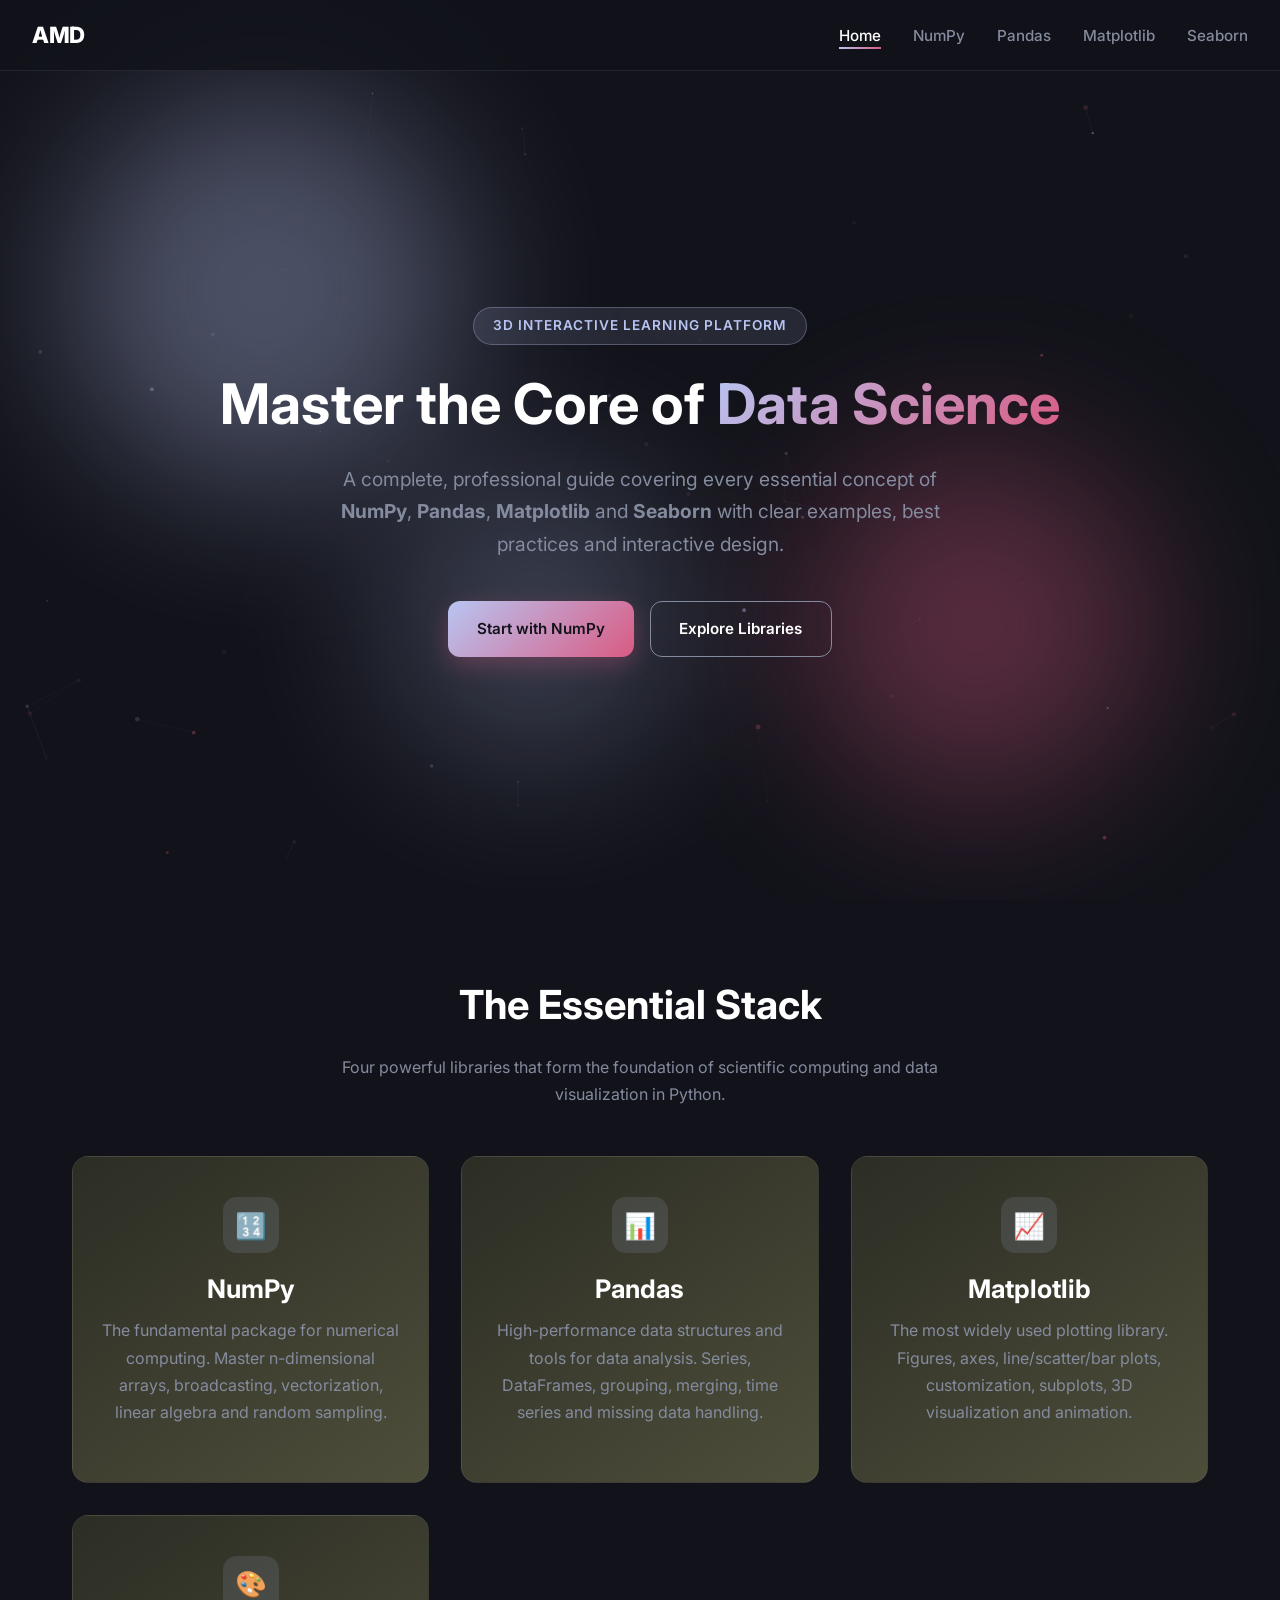
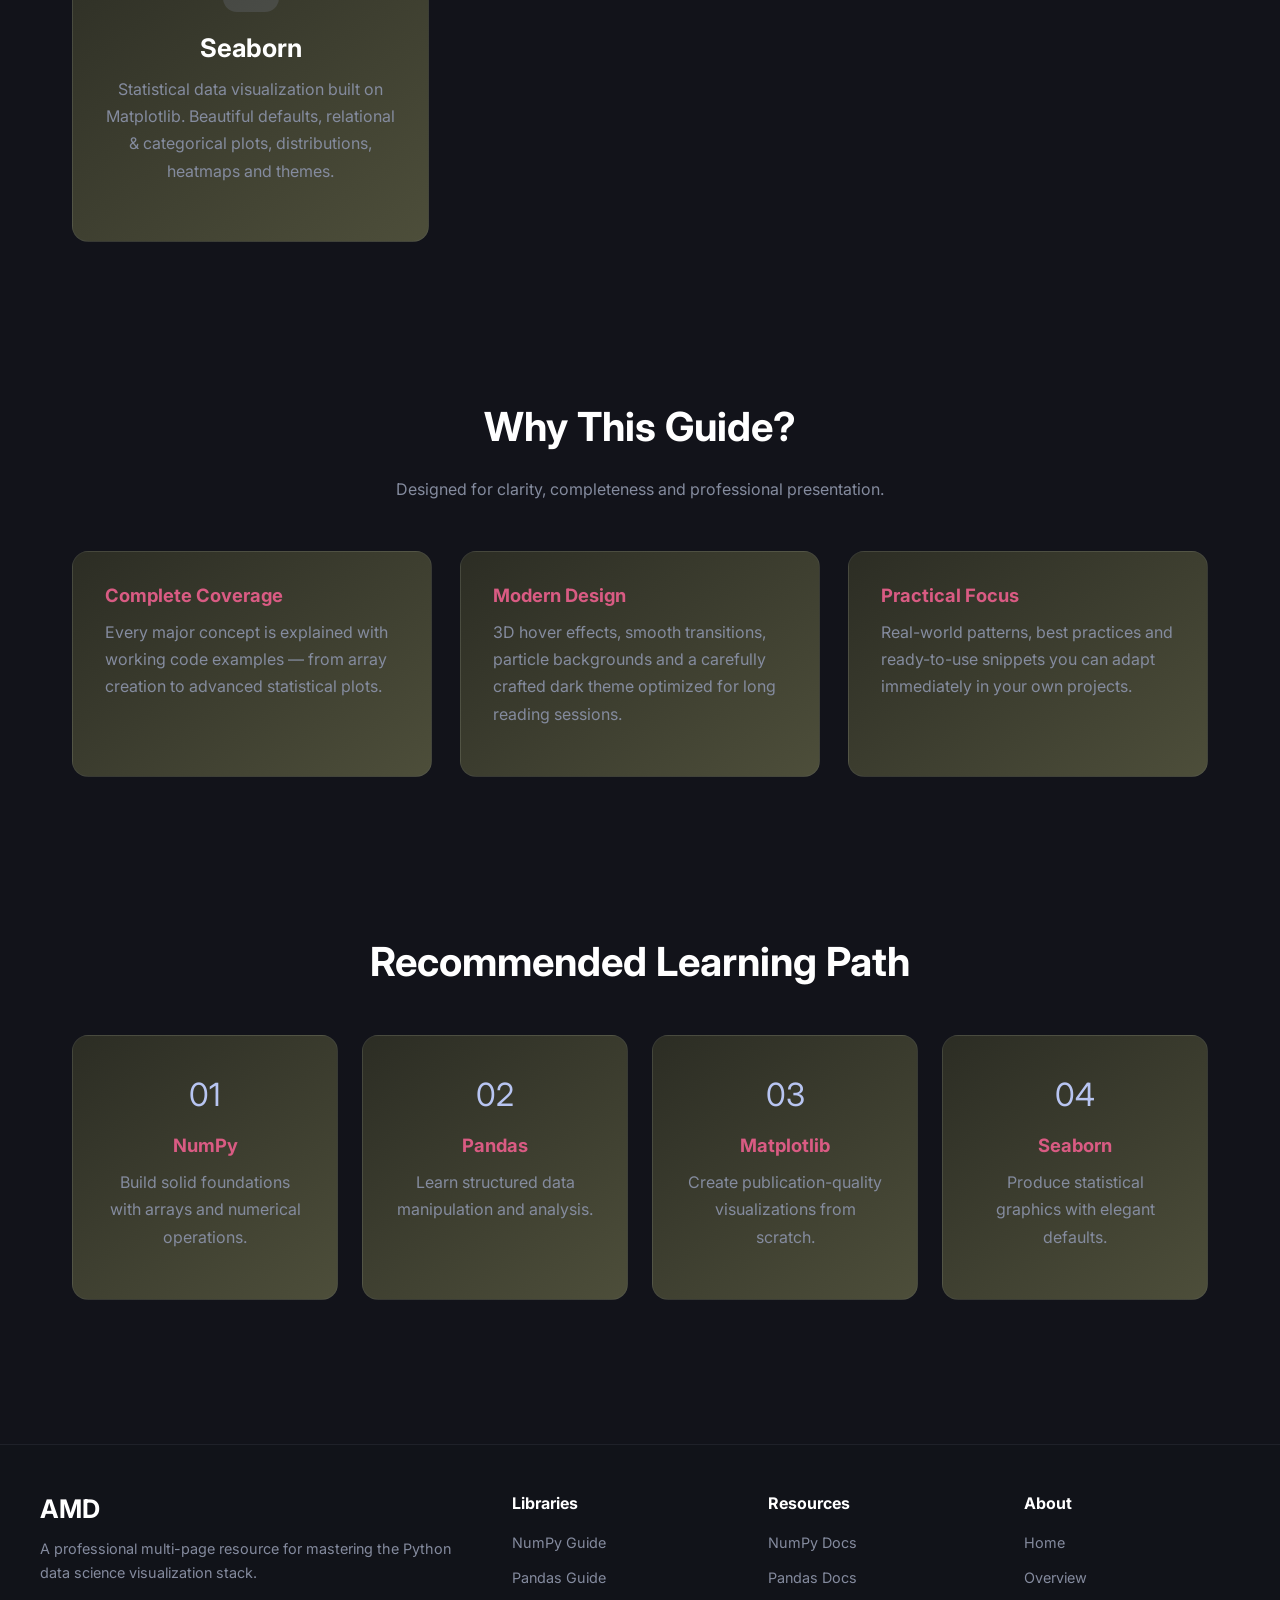
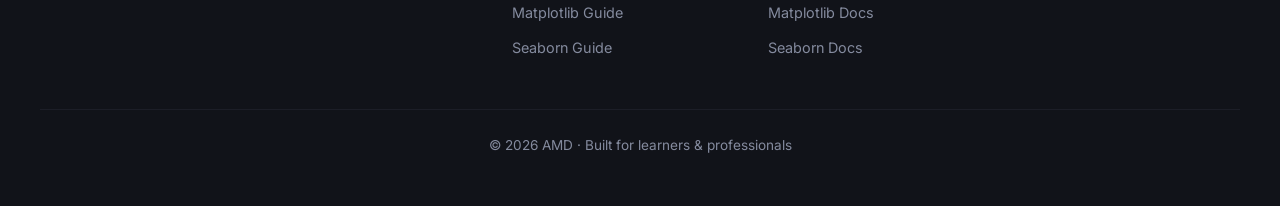
==== data-science-guide/index.html @ f1488789 "Add Python libraries" ====
<!DOCTYPE html>
<html lang="en">

<head>
  <meta charset="UTF-8">
  <meta name="viewport" content="width=device-width, initial-scale=1.0">
  <title>AMD | Master NumPy, Pandas, Matplotlib & Seaborn</title>
  <meta name="description"
    content="Complete professional guide to NumPy, Pandas, Matplotlib and Seaborn with comprehensive concepts and examples.">
  <link rel="preconnect" href="https://fonts.googleapis.com">
  <link rel="preconnect" href="https://fonts.gstatic.com" crossorigin>
  <link
    href="https://fonts.googleapis.com/css2?family=Inter:wght@400;500;600;700;800&family=JetBrains+Mono:wght@400;500&display=swap"
    rel="stylesheet">
  <link rel="stylesheet" href="css/style.css">
</head>

<body>
  <canvas id="bg-canvas" class="bg-canvas"></canvas>
  <div class="fluid-bg">
    <div class="fluid-orb blue"></div>
    <div class="fluid-orb pink"></div>
    <div class="fluid-orb blue2"></div>
  </div>

  <!-- Navbar -->
  <nav class="navbar">
    <div class="nav-container">
      <a href="index.html" class="logo">AMD<span></span></a>
      <ul class="nav-links">
        <li><a href="index.html" class="active">Home</a></li>
        <li><a href="numpy.html">NumPy</a></li>
        <li><a href="pandas.html">Pandas</a></li>
        <li><a href="matplotlib.html">Matplotlib</a></li>
        <li><a href="seaborn.html">Seaborn</a></li>
      </ul>
      <button class="menu-toggle" aria-label="Toggle menu">
        <span></span><span></span><span></span>
      </button>
    </div>
  </nav>

  <!-- Hero -->
  <section class="hero">
    <div class="hero-content">
      <div class="hero-badge">3D Interactive Learning Platform</div>
      <h1>Master the Core of <span class="text-gradient">Data Science</span></h1>
      <p>A complete, professional guide covering every essential concept of <strong>NumPy</strong>,
        <strong>Pandas</strong>, <strong>Matplotlib</strong> and <strong>Seaborn</strong> with clear examples, best
        practices and interactive design.</p>
      <div class="hero-cta">
        <a href="numpy.html" class="btn btn-primary">Start with NumPy</a>
        <a href="#libraries" class="btn btn-outline">Explore Libraries</a>
      </div>
    </div>
  </section>

  <!-- Libraries Overview -->
  <section class="section" id="libraries">
    <div class="container">
      <div class="section-title fade-in">
        <h2>The Essential Stack</h2>
        <p>Four powerful libraries that form the foundation of scientific computing and data visualization in Python.
        </p>
      </div>
      <div class="grid-2">
        <a href="numpy.html" class="card tilt-card feature-card fade-in stagger-1">
          <div class="card-icon">🔢</div>
          <h3>NumPy</h3>
          <p>The fundamental package for numerical computing. Master n-dimensional arrays, broadcasting, vectorization,
            linear algebra and random sampling.</p>
        </a>
        <a href="pandas.html" class="card tilt-card feature-card fade-in stagger-2">
          <div class="card-icon">📊</div>
          <h3>Pandas</h3>
          <p>High-performance data structures and tools for data analysis. Series, DataFrames, grouping, merging, time
            series and missing data handling.</p>
        </a>
        <a href="matplotlib.html" class="card tilt-card feature-card fade-in stagger-3">
          <div class="card-icon">📈</div>
          <h3>Matplotlib</h3>
          <p>The most widely used plotting library. Figures, axes, line/scatter/bar plots, customization, subplots, 3D
            visualization and animation.</p>
        </a>
        <a href="seaborn.html" class="card tilt-card feature-card fade-in stagger-4">
          <div class="card-icon">🎨</div>
          <h3>Seaborn</h3>
          <p>Statistical data visualization built on Matplotlib. Beautiful defaults, relational & categorical plots,
            distributions, heatmaps and themes.</p>
        </a>
      </div>
    </div>
  </section>

  <!-- Why This Guide -->
  <section class="section">
    <div class="container">
      <div class="section-title fade-in">
        <h2>Why This Guide?</h2>
        <p>Designed for clarity, completeness and professional presentation.</p>
      </div>
      <div class="grid-3">
        <div class="card fade-in">
          <h4>Complete Coverage</h4>
          <p>Every major concept is explained with working code examples — from array creation to advanced statistical
            plots.</p>
        </div>
        <div class="card fade-in">
          <h4>Modern Design</h4>
          <p>3D hover effects, smooth transitions, particle backgrounds and a carefully crafted dark theme optimized for
            long reading sessions.</p>
        </div>
        <div class="card fade-in">
          <h4>Practical Focus</h4>
          <p>Real-world patterns, best practices and ready-to-use snippets you can adapt immediately in your own
            projects.</p>
        </div>
      </div>
    </div>
  </section>

  <!-- Learning Path -->
  <section class="section">
    <div class="container">
      <div class="section-title fade-in">
        <h2>Recommended Learning Path</h2>
      </div>
      <div class="grid-4">
        <div class="card fade-in" style="text-align:center;">
          <div style="font-size:2rem;margin-bottom:0.75rem;color:var(--neon-blue);">01</div>
          <h4>NumPy</h4>
          <p>Build solid foundations with arrays and numerical operations.</p>
        </div>
        <div class="card fade-in" style="text-align:center;">
          <div style="font-size:2rem;margin-bottom:0.75rem;color:var(--neon-blue);">02</div>
          <h4>Pandas</h4>
          <p>Learn structured data manipulation and analysis.</p>
        </div>
        <div class="card fade-in" style="text-align:center;">
          <div style="font-size:2rem;margin-bottom:0.75rem;color:var(--neon-blue);">03</div>
          <h4>Matplotlib</h4>
          <p>Create publication-quality visualizations from scratch.</p>
        </div>
        <div class="card fade-in" style="text-align:center;">
          <div style="font-size:2rem;margin-bottom:0.75rem;color:var(--neon-blue);">04</div>
          <h4>Seaborn</h4>
          <p>Produce statistical graphics with elegant defaults.</p>
        </div>
      </div>
    </div>
  </section>

  <!-- Footer -->
  <footer class="footer">
    <div class="footer-content">
      <div class="footer-brand">
        <h3>AMD<span class="text-gradient"></span></h3>
        <p>A professional multi-page resource for mastering the Python data science visualization stack.</p>
      </div>
      <div>
        <h4>Libraries</h4>
        <ul>
          <li><a href="numpy.html">NumPy Guide</a></li>
          <li><a href="pandas.html">Pandas Guide</a></li>
          <li><a href="matplotlib.html">Matplotlib Guide</a></li>
          <li><a href="seaborn.html">Seaborn Guide</a></li>
        </ul>
      </div>
      <div>
        <h4>Resources</h4>
        <ul>
          <li><a href="https://numpy.org" target="_blank" rel="noopener">NumPy Docs</a></li>
          <li><a href="https://pandas.pydata.org" target="_blank" rel="noopener">Pandas Docs</a></li>
          <li><a href="https://matplotlib.org" target="_blank" rel="noopener">Matplotlib Docs</a></li>
          <li><a href="https://seaborn.pydata.org" target="_blank" rel="noopener">Seaborn Docs</a></li>
        </ul>
      </div>
      <div>
        <h4>About</h4>
        <ul>
          <li><a href="index.html">Home</a></li>
          <li><a href="#libraries">Overview</a></li>
        </ul>
      </div>
    </div>
    <div class="footer-bottom">
      <p>© 2026 AMD · Built for learners & professionals</p>
    </div>
  </footer>

  <script src="js/main.js"></script>
</body>

</html>
---- data-science-guide/css/style.css ----
/* ===== CSS Variables & Reset ===== */
:root {
  --bg-primary: #12131A;
  --card-grad-start: #2C2D24;
  --card-grad-end: #4D4E3A;
  --text-accent: #848B9E;
  --text-white: #FFFFFF;
  --neon-blue: #B8C5F2;
  --neon-pink: #D95B83;
  --card-radius: 16px;
  --transition: all 0.4s cubic-bezier(0.25, 0.46, 0.45, 0.94);
  --font-main: 'Inter', 'Segoe UI', system-ui, sans-serif;
  --font-mono: 'JetBrains Mono', 'Fira Code', monospace;
}

* {
  margin: 0;
  padding: 0;
  box-sizing: border-box;
}

html {
  scroll-behavior: smooth;
  font-size: 16px;
}

body {
  font-family: var(--font-main);
  background: var(--bg-primary);
  color: var(--text-white);
  line-height: 1.7;
  overflow-x: hidden;
  min-height: 100vh;
}

/* ===== Background Effects ===== */
.bg-canvas {
  position: fixed;
  top: 0;
  left: 0;
  width: 100%;
  height: 100%;
  z-index: -2;
  pointer-events: none;
}

.fluid-bg {
  position: fixed;
  top: 0;
  left: 0;
  width: 100%;
  height: 100%;
  z-index: -1;
  overflow: hidden;
  pointer-events: none;
}

.fluid-orb {
  position: absolute;
  border-radius: 50%;
  filter: blur(80px);
  opacity: 0.35;
  animation: floatOrb 20s ease-in-out infinite;
}

.fluid-orb.blue {
  background: var(--neon-blue);
  width: 400px;
  height: 400px;
  top: 10%;
  left: 5%;
  animation-delay: 0s;
}

.fluid-orb.pink {
  background: var(--neon-pink);
  width: 350px;
  height: 350px;
  top: 50%;
  right: 10%;
  animation-delay: -7s;
}

.fluid-orb.blue2 {
  background: var(--neon-blue);
  width: 300px;
  height: 300px;
  bottom: 15%;
  left: 30%;
  animation-delay: -14s;
  opacity: 0.25;
}

@keyframes floatOrb {

  0%,
  100% {
    transform: translate(0, 0) scale(1);
  }

  25% {
    transform: translate(40px, -60px) scale(1.1);
  }

  50% {
    transform: translate(-30px, 40px) scale(0.95);
  }

  75% {
    transform: translate(50px, 20px) scale(1.05);
  }
}

/* ===== Typography ===== */
h1,
h2,
h3,
h4,
h5,
h6 {
  font-weight: 700;
  line-height: 1.25;
  color: var(--text-white);
}

h1 {
  font-size: clamp(2.2rem, 5vw, 3.5rem);
}

h2 {
  font-size: clamp(1.8rem, 4vw, 2.5rem);
  margin-bottom: 1.5rem;
}

h3 {
  font-size: clamp(1.3rem, 3vw, 1.6rem);
  margin-bottom: 1rem;
  color: var(--neon-blue);
}

h4 {
  font-size: 1.15rem;
  margin-bottom: 0.75rem;
  color: var(--neon-pink);
}

p {
  color: var(--text-accent);
  margin-bottom: 1rem;
}

a {
  color: var(--neon-blue);
  text-decoration: none;
  transition: var(--transition);
}

a:hover {
  color: var(--neon-pink);
}

/* ===== Navbar ===== */
.navbar {
  position: fixed;
  top: 0;
  left: 0;
  width: 100%;
  z-index: 1000;
  padding: 1rem 2rem;
  background: rgba(18, 19, 26, 0.85);
  backdrop-filter: blur(16px);
  border-bottom: 1px solid rgba(132, 139, 158, 0.15);
  transition: var(--transition);
}

.navbar.scrolled {
  padding: 0.7rem 2rem;
  box-shadow: 0 4px 30px rgba(0, 0, 0, 0.4);
}

.nav-container {
  max-width: 1400px;
  margin: 0 auto;
  display: flex;
  align-items: center;
  justify-content: space-between;
}

.logo {
  font-size: 1.4rem;
  font-weight: 800;
  color: var(--text-white);
  letter-spacing: -0.5px;
  display: flex;
  align-items: center;
  gap: 0.5rem;
}

.logo span {
  background: linear-gradient(135deg, var(--neon-blue), var(--neon-pink));
  -webkit-background-clip: text;
  -webkit-text-fill-color: transparent;
  background-clip: text;
}

.nav-links {
  display: flex;
  gap: 2rem;
  list-style: none;
}

.nav-links a {
  color: var(--text-accent);
  font-weight: 500;
  font-size: 0.95rem;
  position: relative;
  padding: 0.3rem 0;
}

.nav-links a::after {
  content: '';
  position: absolute;
  bottom: 0;
  left: 0;
  width: 0;
  height: 2px;
  background: linear-gradient(90deg, var(--neon-blue), var(--neon-pink));
  transition: width 0.3s ease;
}

.nav-links a:hover,
.nav-links a.active {
  color: var(--text-white);
}

.nav-links a:hover::after,
.nav-links a.active::after {
  width: 100%;
}

.menu-toggle {
  display: none;
  flex-direction: column;
  gap: 5px;
  cursor: pointer;
  background: none;
  border: none;
}

.menu-toggle span {
  width: 26px;
  height: 2px;
  background: var(--text-white);
  transition: var(--transition);
}

/* ===== Hero / Banner ===== */
.hero {
  min-height: 100vh;
  display: flex;
  align-items: center;
  justify-content: center;
  padding: 8rem 2rem 4rem;
  position: relative;
  overflow: hidden;
}

.hero-content {
  max-width: 900px;
  text-align: center;
  z-index: 2;
}

.hero-badge {
  display: inline-block;
  padding: 0.4rem 1.2rem;
  background: rgba(184, 197, 242, 0.12);
  border: 1px solid rgba(184, 197, 242, 0.3);
  border-radius: 50px;
  color: var(--neon-blue);
  font-size: 0.85rem;
  font-weight: 600;
  letter-spacing: 1px;
  text-transform: uppercase;
  margin-bottom: 1.5rem;
  animation: fadeInUp 0.8s ease forwards;
}

.hero h1 {
  margin-bottom: 1.5rem;
  animation: fadeInUp 0.8s ease 0.15s forwards;
  opacity: 0;
}

.hero p {
  font-size: 1.2rem;
  max-width: 650px;
  margin: 0 auto 2.5rem;
  animation: fadeInUp 0.8s ease 0.3s forwards;
  opacity: 0;
}

.hero-cta {
  display: flex;
  gap: 1rem;
  justify-content: center;
  flex-wrap: wrap;
  animation: fadeInUp 0.8s ease 0.45s forwards;
  opacity: 0;
}

@keyframes fadeInUp {
  from {
    opacity: 0;
    transform: translateY(30px);
  }

  to {
    opacity: 1;
    transform: translateY(0);
  }
}

/* ===== Buttons ===== */
.btn {
  display: inline-flex;
  align-items: center;
  gap: 0.5rem;
  padding: 0.9rem 1.8rem;
  border-radius: 12px;
  font-weight: 600;
  font-size: 0.95rem;
  cursor: pointer;
  transition: var(--transition);
  border: none;
  text-decoration: none;
}

.btn-primary {
  background: linear-gradient(135deg, var(--neon-blue), var(--neon-pink));
  color: var(--bg-primary);
  box-shadow: 0 8px 25px rgba(217, 91, 131, 0.3);
}

.btn-primary:hover {
  transform: translateY(-3px);
  box-shadow: 0 12px 35px rgba(217, 91, 131, 0.45);
  color: var(--bg-primary);
}

.btn-outline {
  background: transparent;
  border: 1.5px solid var(--text-accent);
  color: var(--text-white);
}

.btn-outline:hover {
  border-color: var(--neon-blue);
  color: var(--neon-blue);
  transform: translateY(-3px);
}

/* ===== Cards (Kandinsky style) ===== */
.card {
  background: linear-gradient(145deg, var(--card-grad-start), var(--card-grad-end));
  border-radius: var(--card-radius);
  padding: 2rem;
  border: 1px solid rgba(132, 139, 158, 0.12);
  transition: var(--transition);
  position: relative;
  overflow: hidden;
  transform-style: preserve-3d;
  perspective: 1000px;
}

.card::before {
  content: '';
  position: absolute;
  top: 0;
  left: 0;
  width: 100%;
  height: 100%;
  background: linear-gradient(135deg, rgba(184, 197, 242, 0.08), transparent 50%, rgba(217, 91, 131, 0.08));
  opacity: 0;
  transition: opacity 0.4s ease;
  pointer-events: none;
}

.card:hover::before {
  opacity: 1;
}

.card:hover {
  transform: translateY(-8px) rotateX(2deg) rotateY(-2deg);
  box-shadow: 0 20px 50px rgba(0, 0, 0, 0.4), 0 0 30px rgba(184, 197, 242, 0.1);
  border-color: rgba(184, 197, 242, 0.25);
}

.card-icon {
  width: 56px;
  height: 56px;
  border-radius: 14px;
  display: flex;
  align-items: center;
  justify-content: center;
  font-size: 1.6rem;
  margin-bottom: 1.25rem;
  background: rgba(184, 197, 242, 0.12);
  color: var(--neon-blue);
}

/* ===== Grid Layouts ===== */
.container {
  max-width: 1200px;
  margin: 0 auto;
  padding: 0 2rem;
}

.section {
  padding: 5rem 0;
  position: relative;
}

.section-title {
  text-align: center;
  margin-bottom: 3rem;
}

.section-title p {
  max-width: 600px;
  margin: 0.75rem auto 0;
}

.grid-2 {
  display: grid;
  grid-template-columns: repeat(auto-fit, minmax(300px, 1fr));
  gap: 2rem;
}

.grid-3 {
  display: grid;
  grid-template-columns: repeat(auto-fit, minmax(280px, 1fr));
  gap: 1.75rem;
}

.grid-4 {
  display: grid;
  grid-template-columns: repeat(auto-fit, minmax(240px, 1fr));
  gap: 1.5rem;
}

/* ===== Code Blocks ===== */
.code-block {
  background: #0d0e14;
  border-radius: 12px;
  overflow: hidden;
  margin: 1.5rem 0;
  border: 1px solid rgba(132, 139, 158, 0.15);
  position: relative;
}

.code-header {
  display: flex;
  align-items: center;
  justify-content: space-between;
  padding: 0.6rem 1rem;
  background: rgba(44, 45, 36, 0.6);
  border-bottom: 1px solid rgba(132, 139, 158, 0.1);
}

.code-lang {
  font-size: 0.8rem;
  color: var(--text-accent);
  font-weight: 500;
}

.copy-btn {
  background: transparent;
  border: 1px solid rgba(132, 139, 158, 0.3);
  color: var(--text-accent);
  padding: 0.25rem 0.7rem;
  border-radius: 6px;
  font-size: 0.75rem;
  cursor: pointer;
  transition: var(--transition);
}

.copy-btn:hover {
  background: rgba(184, 197, 242, 0.15);
  color: var(--neon-blue);
  border-color: var(--neon-blue);
}

.code-block pre {
  padding: 1.25rem;
  overflow-x: auto;
  font-family: var(--font-mono);
  font-size: 0.88rem;
  line-height: 1.6;
  color: #e0e0e0;
}

.code-block code {
  font-family: inherit;
}

.output-block {
  background: rgba(44, 45, 36, 0.5);
  border-left: 3px solid var(--neon-pink);
  padding: 1rem 1.25rem;
  margin: 1rem 0 1.5rem;
  border-radius: 0 8px 8px 0;
  font-family: var(--font-mono);
  font-size: 0.85rem;
  color: var(--text-accent);
  white-space: pre-wrap;
}

/* ===== Concept Cards ===== */
.concept-list {
  list-style: none;
  margin: 1.5rem 0;
}

.concept-list li {
  padding: 0.75rem 0;
  border-bottom: 1px solid rgba(132, 139, 158, 0.1);
  display: flex;
  align-items: flex-start;
  gap: 0.75rem;
  color: var(--text-accent);
}

.concept-list li::before {
  content: '▹';
  color: var(--neon-pink);
  font-weight: bold;
  flex-shrink: 0;
}

/* ===== Page Header ===== */
.page-header {
  padding: 9rem 2rem 4rem;
  text-align: center;
  position: relative;
}

.page-header h1 {
  margin-bottom: 1rem;
}

.page-header p {
  max-width: 700px;
  margin: 0 auto;
  font-size: 1.1rem;
}

.breadcrumb {
  display: flex;
  justify-content: center;
  gap: 0.5rem;
  margin-bottom: 1.5rem;
  font-size: 0.9rem;
  color: var(--text-accent);
}

.breadcrumb a {
  color: var(--text-accent);
}

.breadcrumb a:hover {
  color: var(--neon-blue);
}

.breadcrumb span {
  color: var(--neon-pink);
}

/* ===== TOC Sidebar ===== */
.content-layout {
  display: grid;
  grid-template-columns: 260px 1fr;
  gap: 3rem;
  max-width: 1300px;
  margin: 0 auto;
  padding: 0 2rem 5rem;
}

.toc {
  position: sticky;
  top: 100px;
  align-self: start;
  background: linear-gradient(145deg, var(--card-grad-start), var(--card-grad-end));
  border-radius: var(--card-radius);
  padding: 1.5rem;
  border: 1px solid rgba(132, 139, 158, 0.12);
  max-height: calc(100vh - 140px);
  overflow-y: auto;
}

.toc h4 {
  margin-bottom: 1rem;
  color: var(--text-white);
  font-size: 0.95rem;
}

.toc ul {
  list-style: none;
}

.toc li {
  margin-bottom: 0.4rem;
}

.toc a {
  color: var(--text-accent);
  font-size: 0.88rem;
  display: block;
  padding: 0.3rem 0.5rem;
  border-radius: 6px;
  transition: var(--transition);
}

.toc a:hover,
.toc a.active {
  color: var(--neon-blue);
  background: rgba(184, 197, 242, 0.08);
}

.main-content {
  min-width: 0;
}

.main-content section {
  margin-bottom: 4rem;
  scroll-margin-top: 100px;
}

/* ===== Feature Cards Home ===== */
.feature-card {
  text-align: center;
  padding: 2.5rem 1.75rem;
}

.feature-card .card-icon {
  margin: 0 auto 1.25rem;
}

.feature-card h3 {
  color: var(--text-white);
  margin-bottom: 0.75rem;
}

/* ===== Footer ===== */
.footer {
  background: rgba(18, 19, 26, 0.95);
  border-top: 1px solid rgba(132, 139, 158, 0.12);
  padding: 3rem 2rem 2rem;
  margin-top: 4rem;
}

.footer-content {
  max-width: 1200px;
  margin: 0 auto;
  display: grid;
  grid-template-columns: 2fr 1fr 1fr 1fr;
  gap: 2.5rem;
}

.footer-brand h3 {
  color: var(--text-white);
  margin-bottom: 0.75rem;
}

.footer-brand p {
  font-size: 0.9rem;
}

.footer h4 {
  color: var(--text-white);
  font-size: 1rem;
  margin-bottom: 1rem;
}

.footer ul {
  list-style: none;
}

.footer ul li {
  margin-bottom: 0.5rem;
}

.footer ul a {
  color: var(--text-accent);
  font-size: 0.9rem;
}

.footer-bottom {
  max-width: 1200px;
  margin: 2.5rem auto 0;
  padding-top: 1.5rem;
  border-top: 1px solid rgba(132, 139, 158, 0.1);
  text-align: center;
  color: var(--text-accent);
  font-size: 0.85rem;
}

/* ===== Animations & Transitions ===== */
.fade-in {
  opacity: 0;
  transform: translateY(40px);
  transition: opacity 0.7s ease, transform 0.7s ease;
}

.fade-in.visible {
  opacity: 1;
  transform: translateY(0);
}

.stagger-1 {
  transition-delay: 0.1s;
}

.stagger-2 {
  transition-delay: 0.2s;
}

.stagger-3 {
  transition-delay: 0.3s;
}

.stagger-4 {
  transition-delay: 0.4s;
}

/* 3D Card tilt on mouse */
.tilt-card {
  transform-style: preserve-3d;
  transition: transform 0.15s ease-out;
}

/* ===== Responsive ===== */
@media (max-width: 1024px) {
  .content-layout {
    grid-template-columns: 1fr;
  }

  .toc {
    position: relative;
    top: 0;
    max-height: none;
    margin-bottom: 2rem;
  }

  .footer-content {
    grid-template-columns: 1fr 1fr;
  }
}

@media (max-width: 768px) {
  .nav-links {
    position: fixed;
    top: 0;
    right: -100%;
    width: 280px;
    height: 100vh;
    background: var(--bg-primary);
    flex-direction: column;
    padding: 5rem 2rem;
    gap: 1.5rem;
    transition: right 0.4s ease;
    border-left: 1px solid rgba(132, 139, 158, 0.15);
    box-shadow: -10px 0 40px rgba(0, 0, 0, 0.5);
  }

  .nav-links.open {
    right: 0;
  }

  .menu-toggle {
    display: flex;
    z-index: 1001;
  }

  .hero {
    padding: 7rem 1.5rem 3rem;
  }

  .footer-content {
    grid-template-columns: 1fr;
  }

  .page-header {
    padding: 7rem 1.5rem 3rem;
  }
}

/* ===== Scrollbar ===== */
::-webkit-scrollbar {
  width: 8px;
}

::-webkit-scrollbar-track {
  background: var(--bg-primary);
}

::-webkit-scrollbar-thumb {
  background: var(--card-grad-end);
  border-radius: 4px;
}

::-webkit-scrollbar-thumb:hover {
  background: var(--text-accent);
}

/* ===== Utility ===== */
.text-gradient {
  background: linear-gradient(135deg, var(--neon-blue), var(--neon-pink));
  -webkit-background-clip: text;
  -webkit-text-fill-color: transparent;
  background-clip: text;
}

.mt-2 {
  margin-top: 2rem;
}

.mb-2 {
  margin-bottom: 2rem;
}

.mb-3 {
  margin-bottom: 3rem;
}
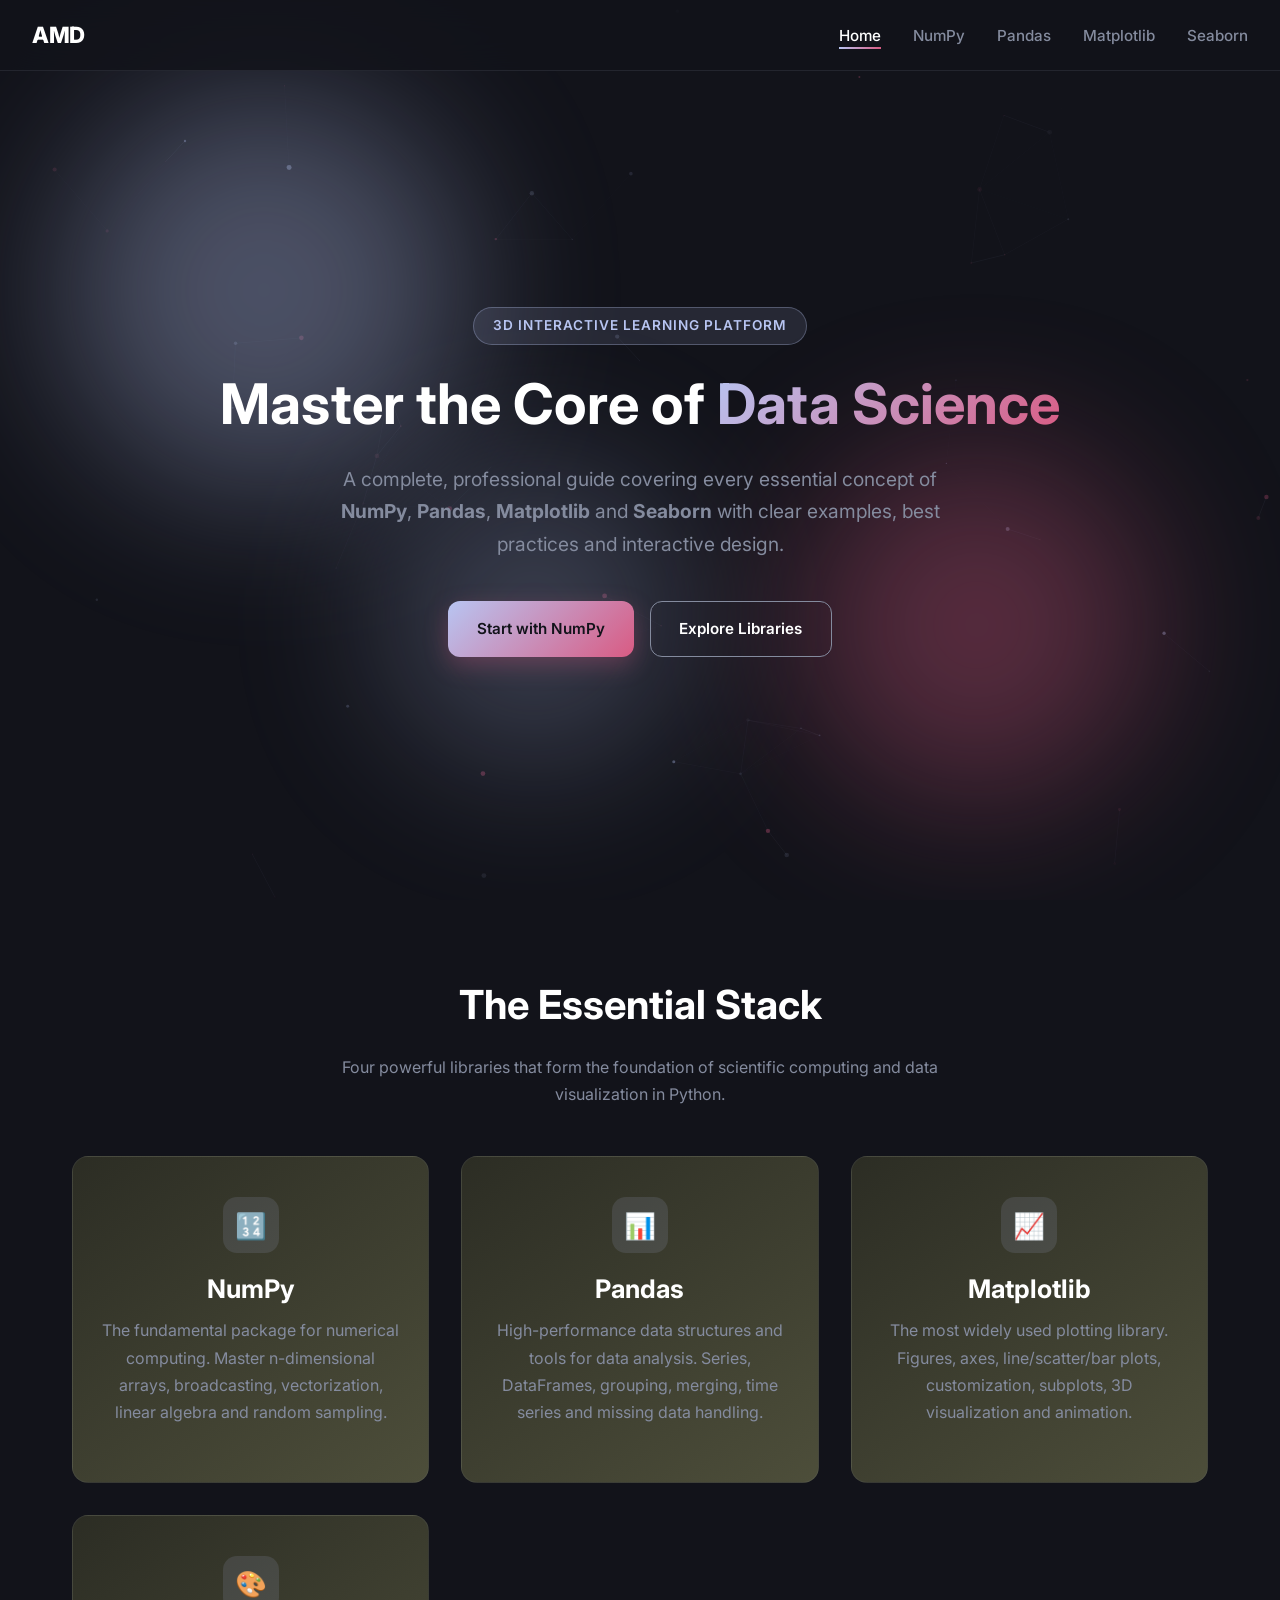
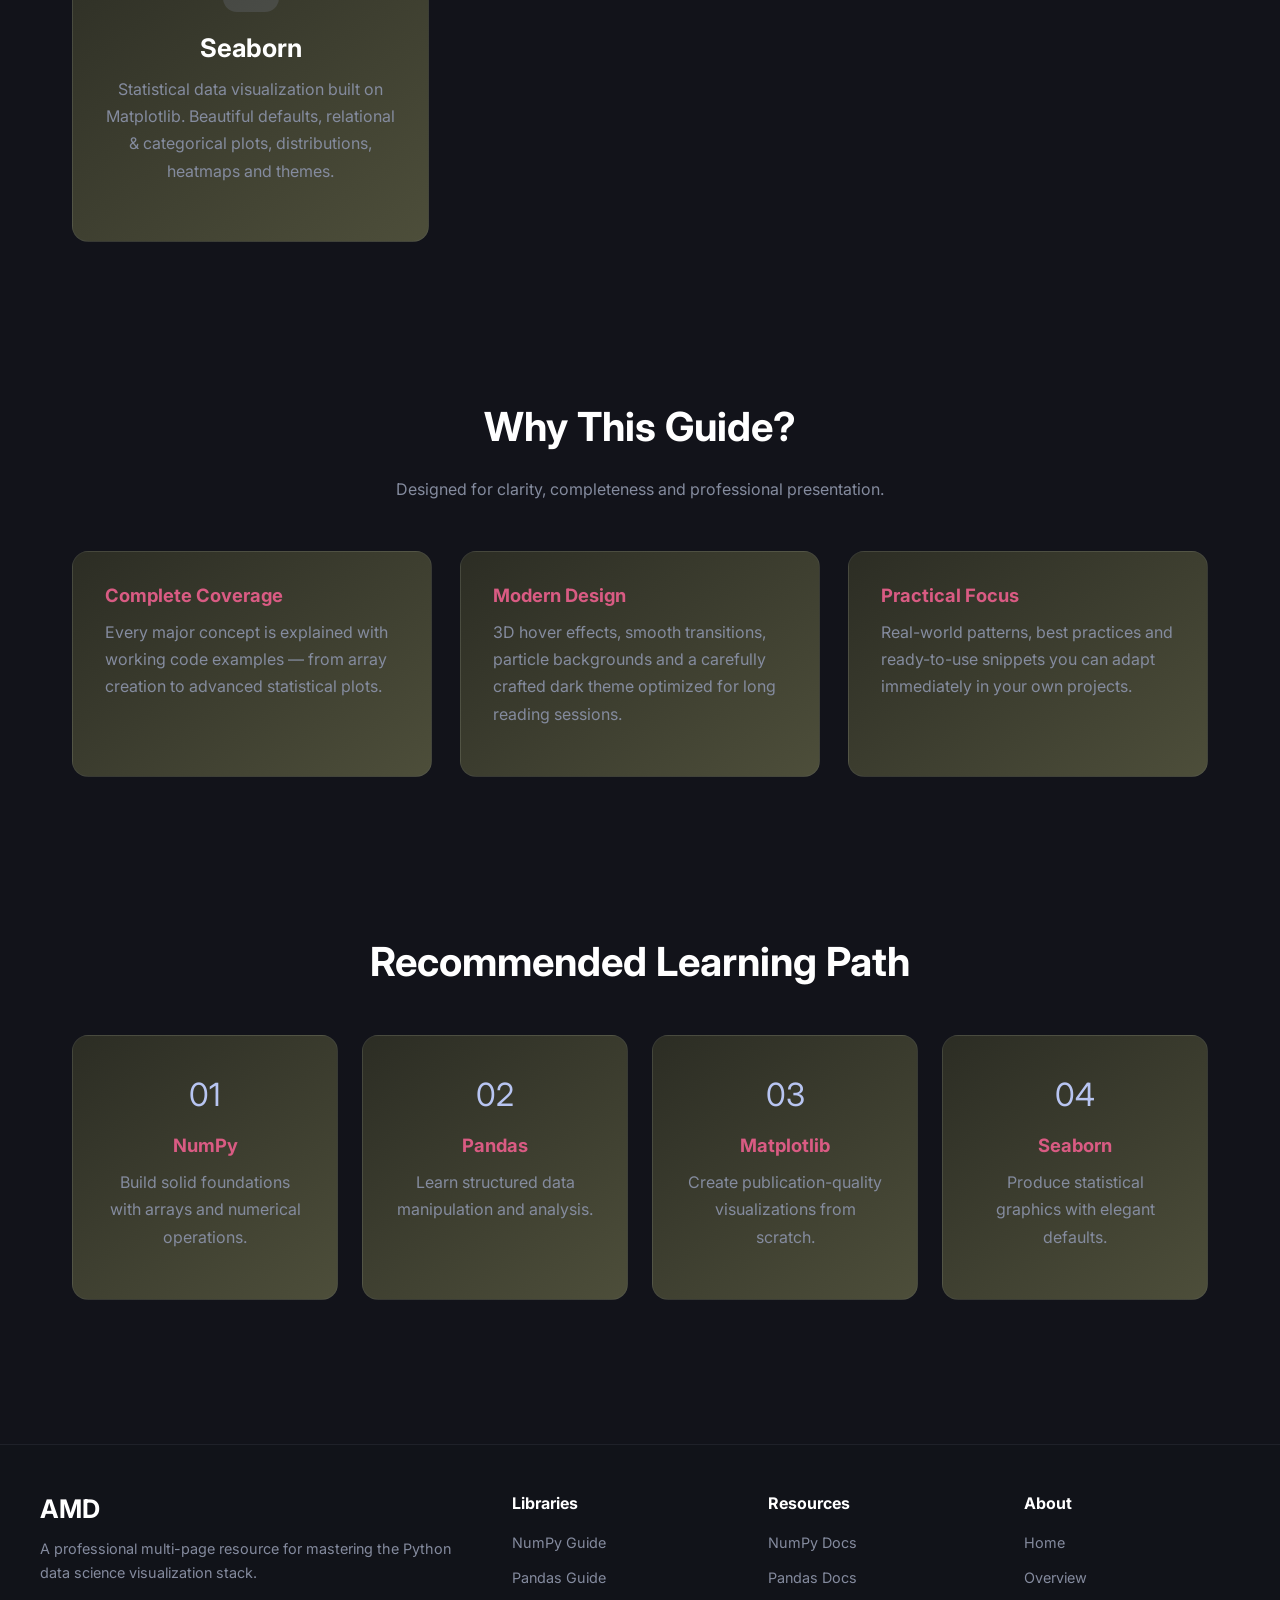
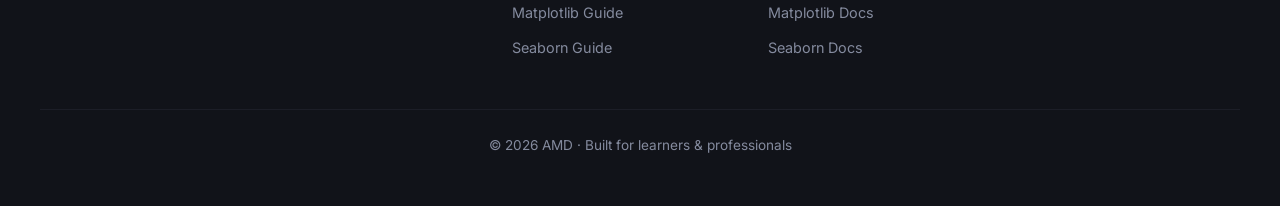
==== commit fea69f88: "Fix GitHub Pages website" ====
--- a/data-science-guide/index.html
+++ b/data-science-guide/index.html
@@ -4,15 +4,22 @@
 <head>
   <meta charset="UTF-8">
   <meta name="viewport" content="width=device-width, initial-scale=1.0">
+
   <title>AMD | Master NumPy, Pandas, Matplotlib & Seaborn</title>
+
   <meta name="description"
     content="Complete professional guide to NumPy, Pandas, Matplotlib and Seaborn with comprehensive concepts and examples.">
+
   <link rel="preconnect" href="https://fonts.googleapis.com">
   <link rel="preconnect" href="https://fonts.gstatic.com" crossorigin>
+
   <link
     href="https://fonts.googleapis.com/css2?family=Inter:wght@400;500;600;700;800&family=JetBrains+Mono:wght@400;500&display=swap"
     rel="stylesheet">
+
   <link rel="stylesheet" href="css/style.css">
+
+  <script src="js/script.js" defer></script>
 </head>
 
 <body>
@@ -189,6 +196,7 @@
   </footer>
 
   <script src="js/main.js"></script>
+  
 </body>
 
 </html>
